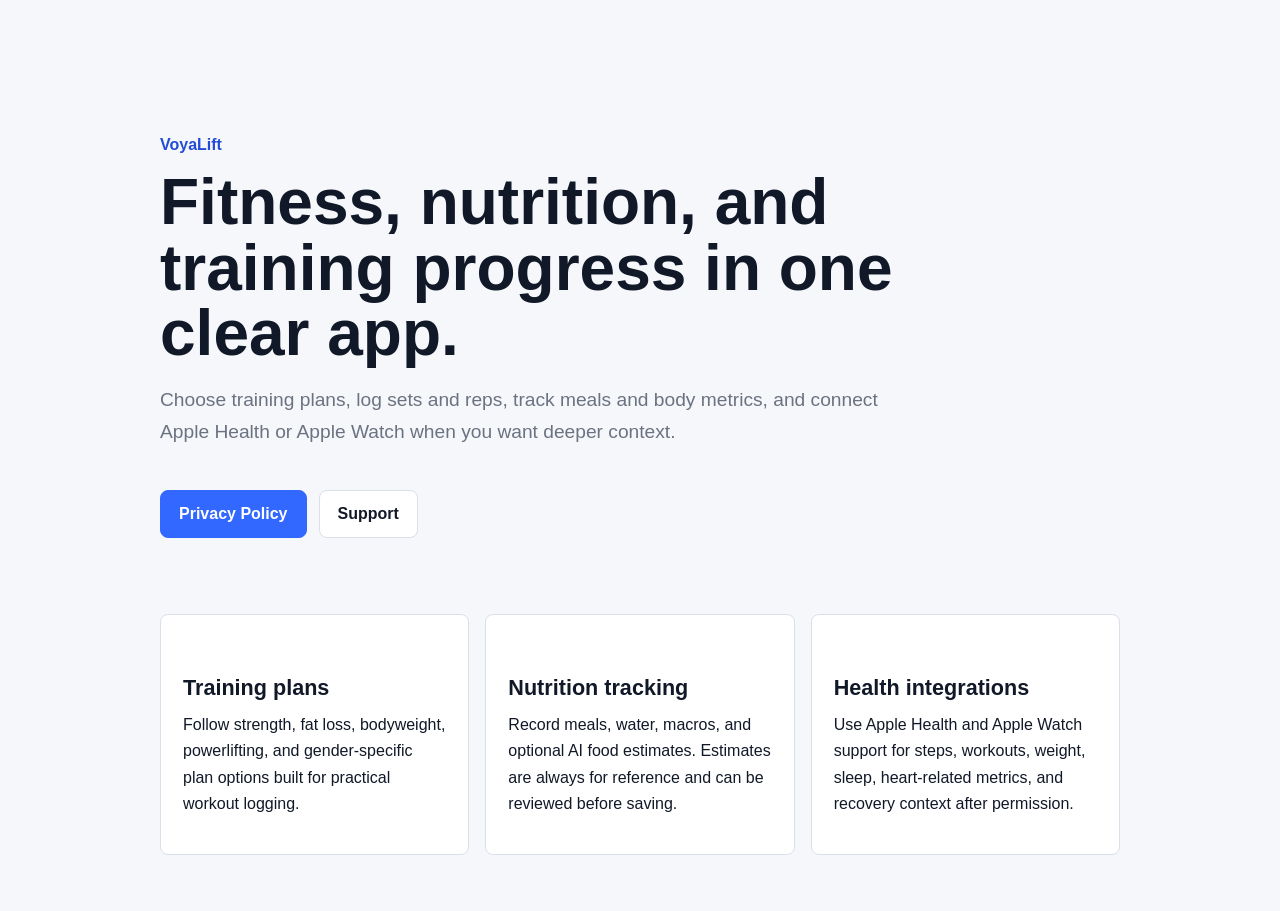
==== index.html @ ebb7c292 "Initial VoyaLift website" ====
<!doctype html>
<html lang="en">
<head>
  <meta charset="utf-8">
  <meta name="viewport" content="width=device-width, initial-scale=1">
  <title>VoyaLift - Fitness, Nutrition, and Apple Watch Tracking</title>
  <meta name="description" content="VoyaLift helps you track workouts, nutrition, body weight, Apple Health, and Apple Watch data in one focused fitness app.">
  <link rel="stylesheet" href="./styles.css">
</head>
<body>
  <main class="page">
    <section class="hero">
      <p class="eyebrow">VoyaLift</p>
      <h1>Fitness, nutrition, and training progress in one clear app.</h1>
      <p class="lead">Choose training plans, log sets and reps, track meals and body metrics, and connect Apple Health or Apple Watch when you want deeper context.</p>
      <div class="actions">
        <a class="button primary" href="./privacy/">Privacy Policy</a>
        <a class="button" href="./support/">Support</a>
      </div>
    </section>

    <section class="grid" aria-label="Core features">
      <article>
        <h2>Training plans</h2>
        <p>Follow strength, fat loss, bodyweight, powerlifting, and gender-specific plan options built for practical workout logging.</p>
      </article>
      <article>
        <h2>Nutrition tracking</h2>
        <p>Record meals, water, macros, and optional AI food estimates. Estimates are always for reference and can be reviewed before saving.</p>
      </article>
      <article>
        <h2>Health integrations</h2>
        <p>Use Apple Health and Apple Watch support for steps, workouts, weight, sleep, heart-related metrics, and recovery context after permission.</p>
      </article>
    </section>
  </main>
</body>
</html>
---- styles.css ----
:root {
  color-scheme: light dark;
  --bg: #f5f7fb;
  --surface: #ffffff;
  --text: #111827;
  --muted: #6b7280;
  --line: #d9e0ea;
  --brand: #3268ff;
  --brand-dark: #224bd6;
}

@media (prefers-color-scheme: dark) {
  :root {
    --bg: #0f1420;
    --surface: #171d2a;
    --text: #f7f8fb;
    --muted: #a6adbb;
    --line: #2a3344;
    --brand: #7ea2ff;
    --brand-dark: #9bb7ff;
  }
}

* {
  box-sizing: border-box;
}

body {
  margin: 0;
  background: var(--bg);
  color: var(--text);
  font-family: -apple-system, BlinkMacSystemFont, "Segoe UI", sans-serif;
  line-height: 1.65;
}

a {
  color: var(--brand-dark);
}

.page,
.document {
  width: min(100% - 32px, 960px);
  margin: 0 auto;
  padding: 56px 0;
}

.hero {
  min-height: 62vh;
  display: flex;
  flex-direction: column;
  justify-content: center;
}

.eyebrow {
  margin: 0 0 12px;
  color: var(--brand-dark);
  font-weight: 700;
  letter-spacing: 0;
}

h1 {
  max-width: 800px;
  margin: 0 0 18px;
  font-size: clamp(2.4rem, 5vw, 5rem);
  line-height: 1.02;
  letter-spacing: 0;
}

.document h1 {
  font-size: clamp(2.2rem, 4vw, 4rem);
}

h2 {
  margin: 38px 0 10px;
  font-size: 1.35rem;
  line-height: 1.25;
}

h3 {
  margin: 26px 0 8px;
  font-size: 1.05rem;
}

p {
  margin: 0 0 14px;
}

.lead {
  max-width: 720px;
  color: var(--muted);
  font-size: 1.2rem;
}

.muted {
  color: var(--muted);
}

.actions {
  display: flex;
  flex-wrap: wrap;
  gap: 12px;
  margin-top: 28px;
}

.button {
  display: inline-flex;
  align-items: center;
  min-height: 44px;
  padding: 10px 18px;
  border: 1px solid var(--line);
  border-radius: 8px;
  background: var(--surface);
  color: var(--text);
  font-weight: 700;
  text-decoration: none;
}

.button.primary {
  border-color: var(--brand);
  background: var(--brand);
  color: white;
}

.grid {
  display: grid;
  grid-template-columns: repeat(3, 1fr);
  gap: 16px;
}

.grid article,
.document {
  border: 1px solid var(--line);
  border-radius: 8px;
  background: var(--surface);
}

.grid article {
  padding: 22px;
}

.document {
  padding: 40px;
}

ul {
  padding-left: 22px;
}

@media (max-width: 760px) {
  .page,
  .document {
    width: min(100% - 24px, 960px);
    padding: 32px 0;
  }

  .document {
    padding: 24px;
  }

  .grid {
    grid-template-columns: 1fr;
  }
}
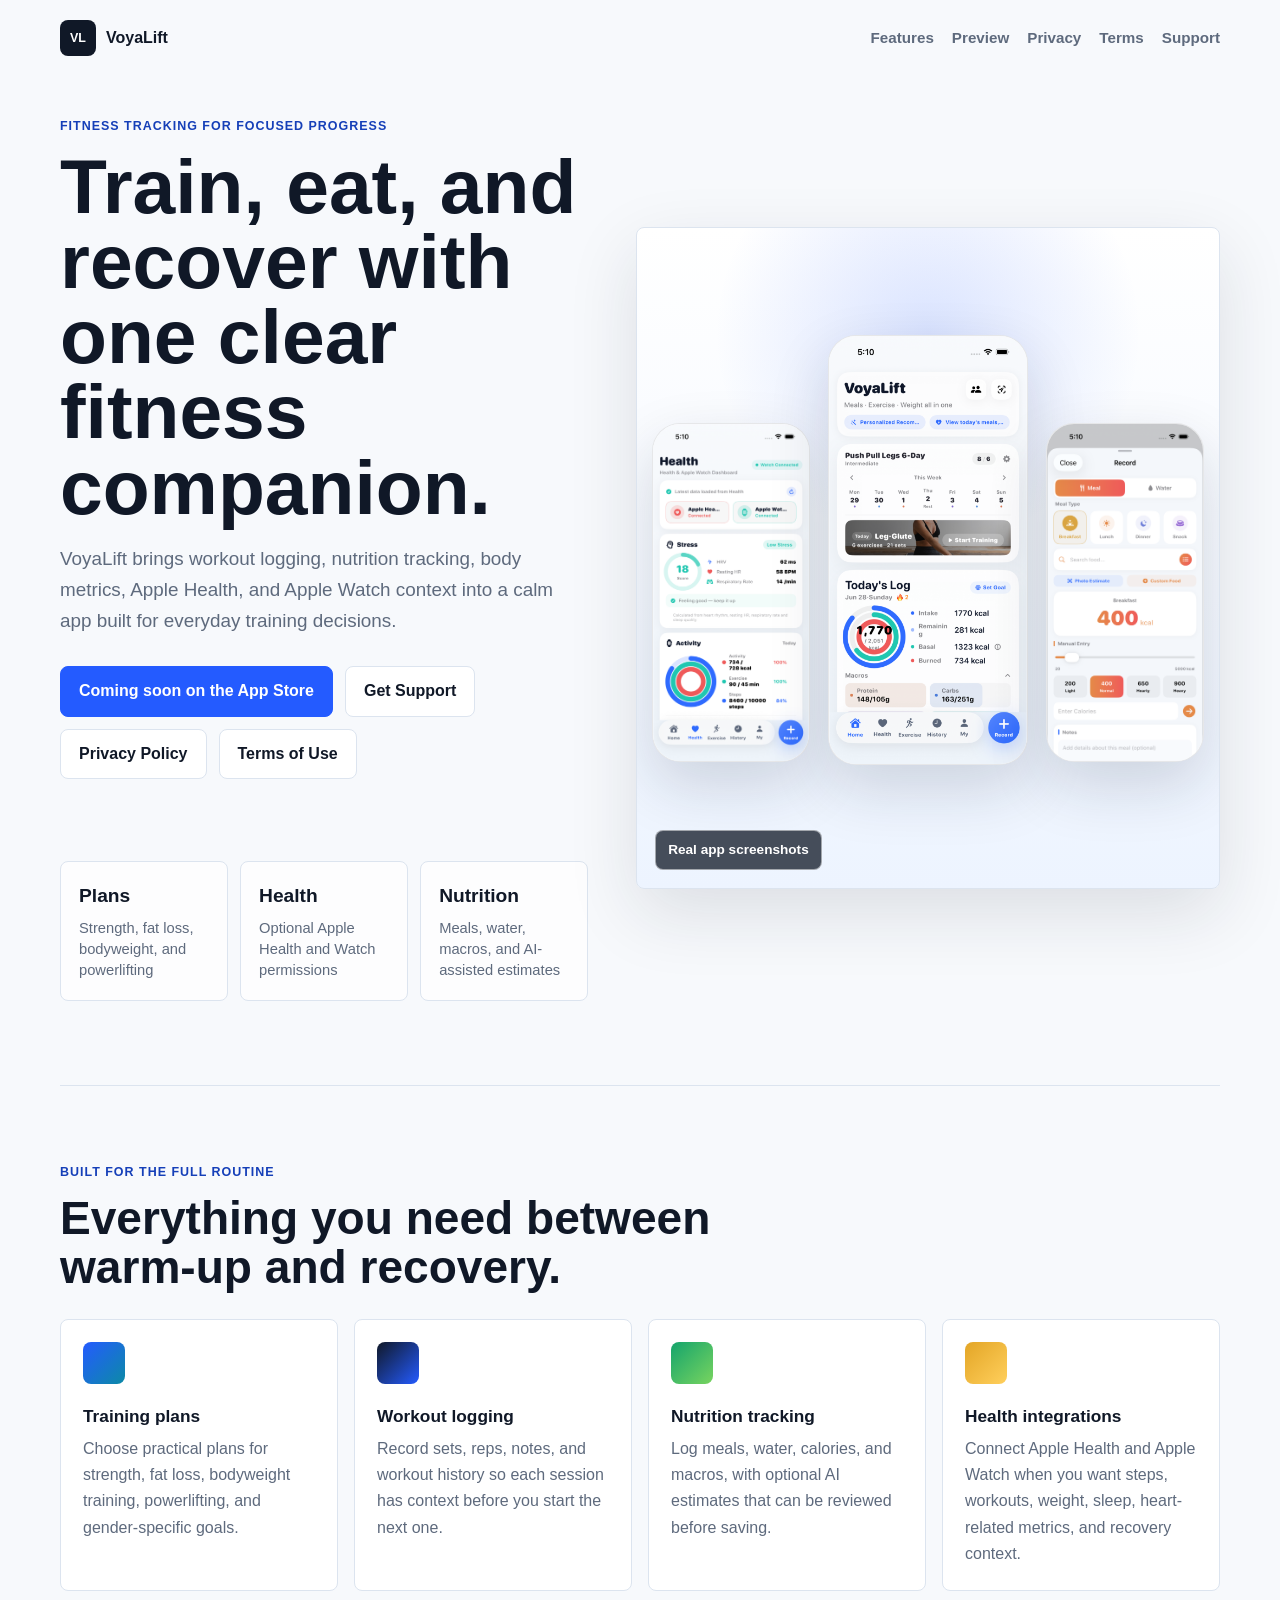
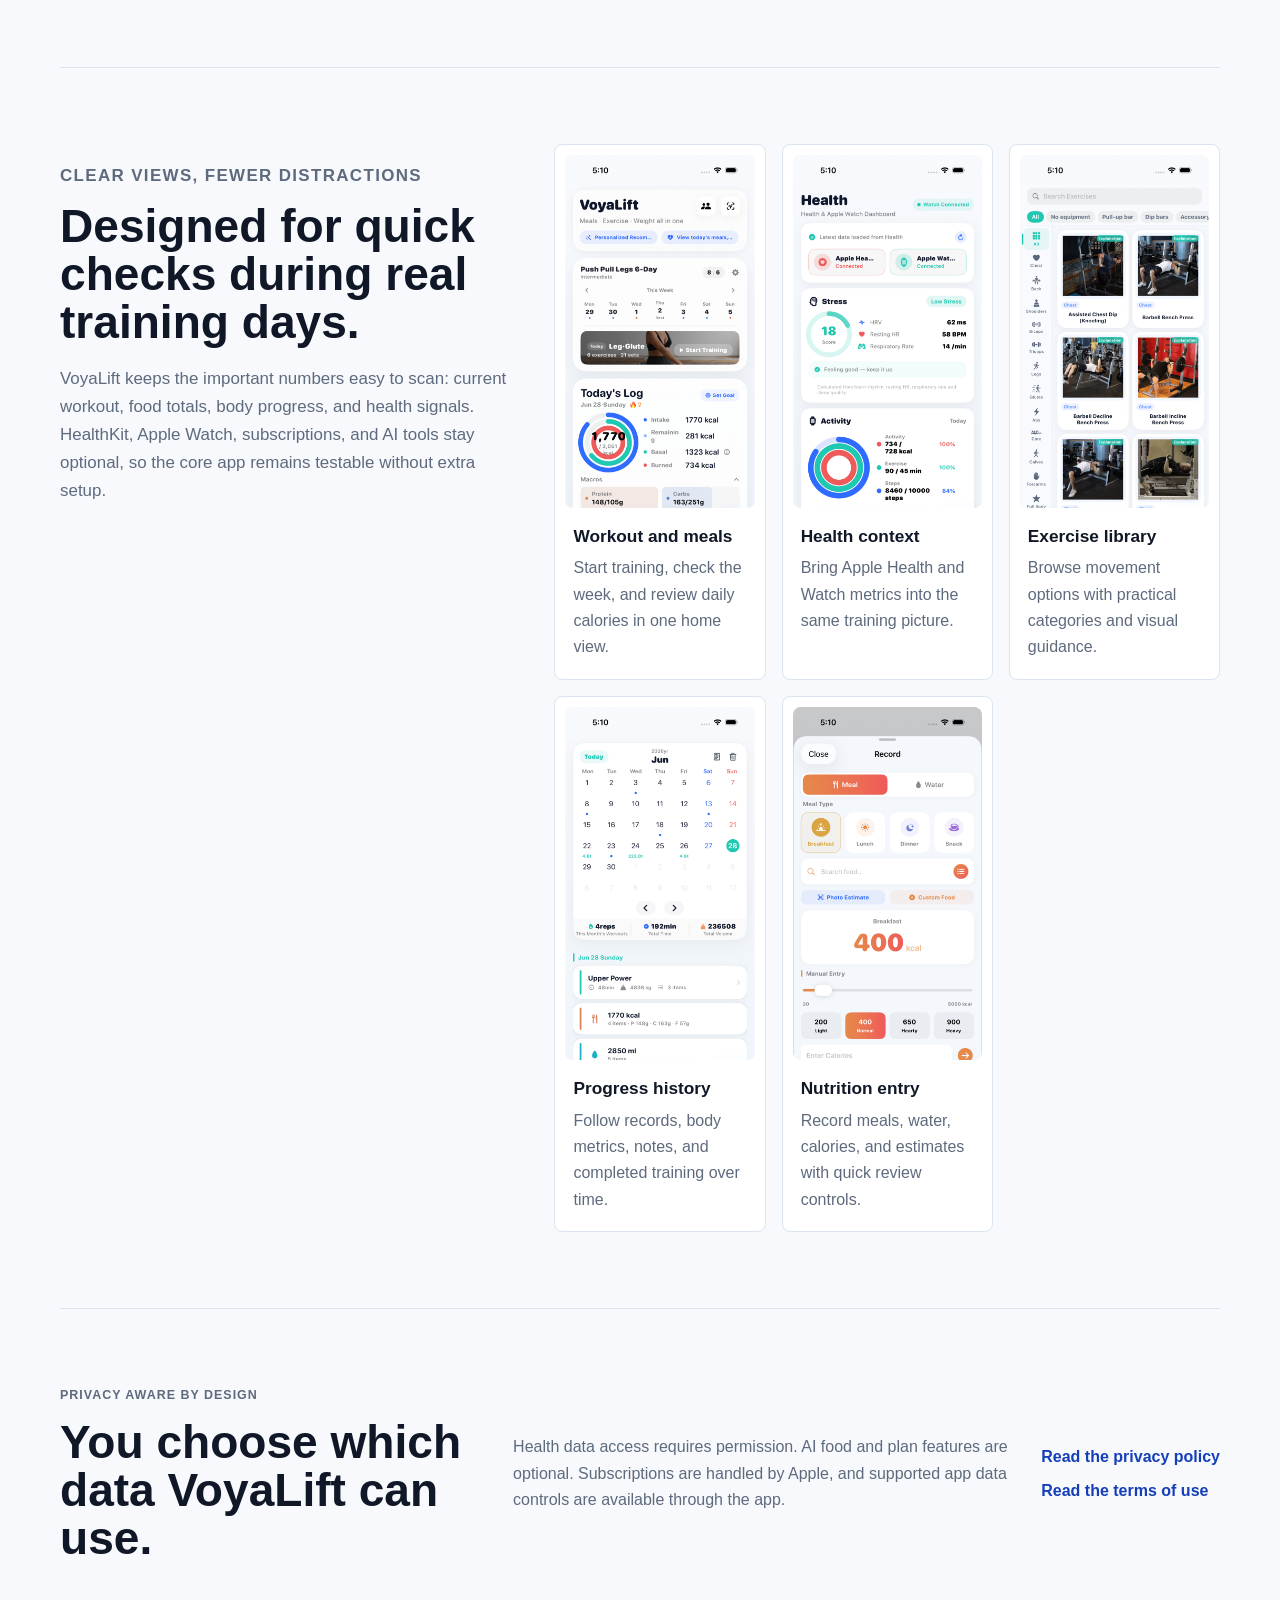
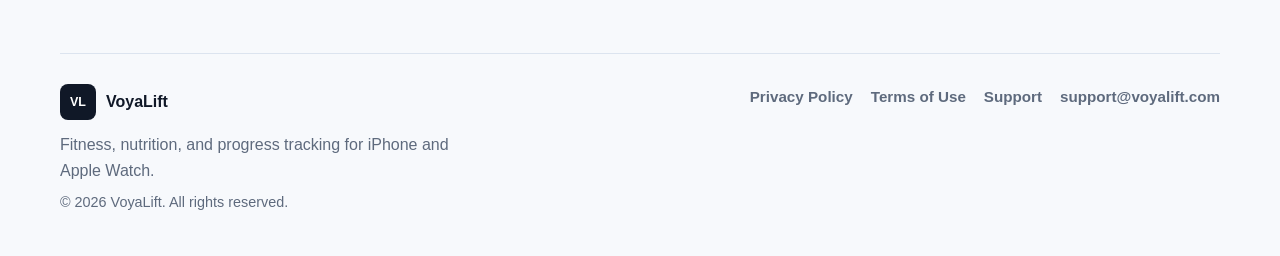
==== commit 650edaa9: "Polish official website content" ====
--- a/index.html
+++ b/index.html
@@ -5,34 +5,155 @@
   <meta name="viewport" content="width=device-width, initial-scale=1">
   <title>VoyaLift - Fitness, Nutrition, and Apple Watch Tracking</title>
   <meta name="description" content="VoyaLift helps you track workouts, nutrition, body weight, Apple Health, and Apple Watch data in one focused fitness app.">
+  <link rel="icon" href="./assets/favicon.svg" type="image/svg+xml">
   <link rel="stylesheet" href="./styles.css">
 </head>
 <body>
-  <main class="page">
-    <section class="hero">
-      <p class="eyebrow">VoyaLift</p>
-      <h1>Fitness, nutrition, and training progress in one clear app.</h1>
-      <p class="lead">Choose training plans, log sets and reps, track meals and body metrics, and connect Apple Health or Apple Watch when you want deeper context.</p>
-      <div class="actions">
-        <a class="button primary" href="./privacy/">Privacy Policy</a>
-        <a class="button" href="./support/">Support</a>
+  <header class="site-header">
+    <a class="brand" href="./" aria-label="VoyaLift home">
+      <span class="brand-mark">VL</span>
+      <span>VoyaLift</span>
+    </a>
+    <nav class="nav-links" aria-label="Primary navigation">
+      <a href="#features">Features</a>
+      <a href="#preview">Preview</a>
+      <a href="./privacy/">Privacy</a>
+      <a href="./terms/">Terms</a>
+      <a href="./support/">Support</a>
+    </nav>
+  </header>
+
+  <main>
+    <section class="hero-section">
+      <div class="hero-copy">
+        <p class="eyebrow">Fitness tracking for focused progress</p>
+        <h1>Train, eat, and recover with one clear fitness companion.</h1>
+        <p class="lead">VoyaLift brings workout logging, nutrition tracking, body metrics, Apple Health, and Apple Watch context into a calm app built for everyday training decisions.</p>
+        <div class="actions" aria-label="Primary actions">
+          <span class="button primary store-status">Coming soon on the App Store</span>
+          <a class="button" href="./support/">Get Support</a>
+          <a class="button" href="./privacy/">Privacy Policy</a>
+          <a class="button" href="./terms/">Terms of Use</a>
+        </div>
+      </div>
+
+      <figure class="hero-media">
+        <div class="phone-stack" aria-label="VoyaLift app screenshots">
+          <img class="phone-shot secondary" src="./assets/screenshots/health.png" alt="VoyaLift Health screen with Apple Watch and activity metrics">
+          <img class="phone-shot primary-shot" src="./assets/screenshots/home.png" alt="VoyaLift Home screen with training plan and nutrition log">
+          <img class="phone-shot secondary" src="./assets/screenshots/record-meal.png" alt="VoyaLift meal record screen with photo estimate and manual entry options">
+        </div>
+        <figcaption>Real app screenshots</figcaption>
+      </figure>
+
+      <div class="hero-stats" aria-label="VoyaLift highlights">
+        <div>
+          <strong>Plans</strong>
+          <span>Strength, fat loss, bodyweight, and powerlifting</span>
+        </div>
+        <div>
+          <strong>Health</strong>
+          <span>Optional Apple Health and Watch permissions</span>
+        </div>
+        <div>
+          <strong>Nutrition</strong>
+          <span>Meals, water, macros, and AI-assisted estimates</span>
+        </div>
       </div>
     </section>
 
-    <section class="grid" aria-label="Core features">
-      <article>
-        <h2>Training plans</h2>
-        <p>Follow strength, fat loss, bodyweight, powerlifting, and gender-specific plan options built for practical workout logging.</p>
-      </article>
-      <article>
-        <h2>Nutrition tracking</h2>
-        <p>Record meals, water, macros, and optional AI food estimates. Estimates are always for reference and can be reviewed before saving.</p>
-      </article>
-      <article>
-        <h2>Health integrations</h2>
-        <p>Use Apple Health and Apple Watch support for steps, workouts, weight, sleep, heart-related metrics, and recovery context after permission.</p>
-      </article>
+    <section id="features" class="section">
+      <div class="section-heading">
+        <p class="eyebrow">Built for the full routine</p>
+        <h2>Everything you need between warm-up and recovery.</h2>
+      </div>
+      <div class="feature-grid">
+        <article>
+          <span class="feature-icon training"></span>
+          <h3>Training plans</h3>
+          <p>Choose practical plans for strength, fat loss, bodyweight training, powerlifting, and gender-specific goals.</p>
+        </article>
+        <article>
+          <span class="feature-icon log"></span>
+          <h3>Workout logging</h3>
+          <p>Record sets, reps, notes, and workout history so each session has context before you start the next one.</p>
+        </article>
+        <article>
+          <span class="feature-icon nutrition"></span>
+          <h3>Nutrition tracking</h3>
+          <p>Log meals, water, calories, and macros, with optional AI estimates that can be reviewed before saving.</p>
+        </article>
+        <article>
+          <span class="feature-icon health"></span>
+          <h3>Health integrations</h3>
+          <p>Connect Apple Health and Apple Watch when you want steps, workouts, weight, sleep, heart-related metrics, and recovery context.</p>
+        </article>
+      </div>
+    </section>
+
+    <section id="preview" class="section preview-section">
+      <div class="preview-copy">
+        <p class="eyebrow">Clear views, fewer distractions</p>
+        <h2>Designed for quick checks during real training days.</h2>
+        <p>VoyaLift keeps the important numbers easy to scan: current workout, food totals, body progress, and health signals. HealthKit, Apple Watch, subscriptions, and AI tools stay optional, so the core app remains testable without extra setup.</p>
+      </div>
+      <div class="screen-grid" aria-label="App screen highlights">
+        <article>
+          <img src="./assets/screenshots/home.png" alt="Home screen showing a training plan and nutrition summary">
+          <h3>Workout and meals</h3>
+          <p>Start training, check the week, and review daily calories in one home view.</p>
+        </article>
+        <article>
+          <img src="./assets/screenshots/health.png" alt="Health screen showing Apple Health, Apple Watch, stress, and activity metrics">
+          <h3>Health context</h3>
+          <p>Bring Apple Health and Watch metrics into the same training picture.</p>
+        </article>
+        <article>
+          <img src="./assets/screenshots/exercise-library.png" alt="Exercise library screen showing searchable exercise cards">
+          <h3>Exercise library</h3>
+          <p>Browse movement options with practical categories and visual guidance.</p>
+        </article>
+        <article>
+          <img src="./assets/screenshots/history.png" alt="History screen showing workout and body progress records">
+          <h3>Progress history</h3>
+          <p>Follow records, body metrics, notes, and completed training over time.</p>
+        </article>
+        <article>
+          <img src="./assets/screenshots/record-meal.png" alt="Meal record screen showing nutrition entry controls">
+          <h3>Nutrition entry</h3>
+          <p>Record meals, water, calories, and estimates with quick review controls.</p>
+        </article>
+      </div>
+    </section>
+
+    <section class="section trust-section">
+      <div>
+        <p class="eyebrow">Privacy aware by design</p>
+        <h2>You choose which data VoyaLift can use.</h2>
+      </div>
+      <p>Health data access requires permission. AI food and plan features are optional. Subscriptions are handled by Apple, and supported app data controls are available through the app.</p>
+      <div class="trust-links">
+        <a class="text-link" href="./privacy/">Read the privacy policy</a>
+        <a class="text-link" href="./terms/">Read the terms of use</a>
+      </div>
     </section>
   </main>
+
+  <footer class="site-footer">
+    <div>
+      <a class="brand" href="./" aria-label="VoyaLift home">
+        <span class="brand-mark">VL</span>
+        <span>VoyaLift</span>
+      </a>
+      <p>Fitness, nutrition, and progress tracking for iPhone and Apple Watch.</p>
+      <p class="copyright">&copy; 2026 VoyaLift. All rights reserved.</p>
+    </div>
+    <nav aria-label="Footer navigation">
+      <a href="./privacy/">Privacy Policy</a>
+      <a href="./terms/">Terms of Use</a>
+      <a href="./support/">Support</a>
+      <a href="mailto:support@voyalift.com">support@voyalift.com</a>
+    </nav>
+  </footer>
 </body>
 </html>
--- a/styles.css
+++ b/styles.css
@@ -1,28 +1,25 @@
 :root {
-  color-scheme: light dark;
-  --bg: #f5f7fb;
+  color-scheme: light;
+  --bg: #f7f9fc;
   --surface: #ffffff;
-  --text: #111827;
-  --muted: #6b7280;
-  --line: #d9e0ea;
-  --brand: #3268ff;
-  --brand-dark: #224bd6;
-}
-
-@media (prefers-color-scheme: dark) {
-  :root {
-    --bg: #0f1420;
-    --surface: #171d2a;
-    --text: #f7f8fb;
-    --muted: #a6adbb;
-    --line: #2a3344;
-    --brand: #7ea2ff;
-    --brand-dark: #9bb7ff;
-  }
+  --surface-strong: #eef5ff;
+  --text: #101827;
+  --muted: #5e6a7d;
+  --line: #dce4ef;
+  --brand: #245bff;
+  --brand-dark: #153fb8;
+  --green: #14a46c;
+  --amber: #e3a526;
+  --cyan: #0c8aa6;
+  --shadow: 0 24px 70px rgba(21, 31, 53, 0.12);
 }
 
 * {
   box-sizing: border-box;
+}
+
+html {
+  scroll-behavior: smooth;
 }
 
 body {
@@ -33,8 +30,406 @@
   line-height: 1.65;
 }
 
+img {
+  display: block;
+  max-width: 100%;
+}
+
 a {
   color: var(--brand-dark);
+}
+
+.site-header,
+.site-footer,
+main {
+  width: min(100% - 40px, 1160px);
+  margin: 0 auto;
+}
+
+.site-header {
+  min-height: 76px;
+  display: flex;
+  align-items: center;
+  justify-content: space-between;
+  gap: 24px;
+}
+
+.brand {
+  display: inline-flex;
+  align-items: center;
+  gap: 10px;
+  color: var(--text);
+  font-weight: 800;
+  text-decoration: none;
+}
+
+.brand-mark {
+  width: 36px;
+  height: 36px;
+  display: inline-grid;
+  place-items: center;
+  border-radius: 8px;
+  background: var(--text);
+  color: white;
+  font-size: 0.78rem;
+  letter-spacing: 0;
+}
+
+.nav-links,
+.site-footer nav {
+  display: flex;
+  align-items: center;
+  flex-wrap: wrap;
+  gap: 18px;
+}
+
+.nav-links a,
+.site-footer nav a {
+  color: var(--muted);
+  font-size: 0.95rem;
+  font-weight: 700;
+  text-decoration: none;
+}
+
+.nav-links a:hover,
+.site-footer nav a:hover,
+.text-link:hover {
+  color: var(--brand-dark);
+}
+
+.hero-section {
+  min-height: calc(100vh - 76px);
+  display: grid;
+  grid-template-columns: minmax(0, 0.95fr) minmax(360px, 1.05fr);
+  align-items: center;
+  gap: 48px;
+  padding: 40px 0 84px;
+}
+
+.hero-copy {
+  grid-column: 1;
+  grid-row: 1;
+  min-width: 0;
+}
+
+.eyebrow {
+  margin: 0 0 12px;
+  color: var(--brand-dark);
+  font-size: 0.78rem;
+  font-weight: 800;
+  letter-spacing: 0.08em;
+  text-transform: uppercase;
+}
+
+h1,
+h2,
+h3,
+p {
+  overflow-wrap: anywhere;
+}
+
+h1,
+h2,
+h3 {
+  color: var(--text);
+}
+
+h1 {
+  max-width: 760px;
+  margin: 0 0 18px;
+  font-size: clamp(3rem, 6vw, 5.9rem);
+  line-height: 0.98;
+  letter-spacing: 0;
+}
+
+h2 {
+  margin: 0;
+  font-size: clamp(2rem, 3.6vw, 3.65rem);
+  line-height: 1.05;
+  letter-spacing: 0;
+}
+
+h3 {
+  margin: 0 0 8px;
+  font-size: 1.08rem;
+  line-height: 1.25;
+}
+
+p {
+  margin: 0;
+}
+
+.lead {
+  max-width: 660px;
+  color: var(--muted);
+  font-size: 1.18rem;
+}
+
+.actions {
+  display: flex;
+  flex-wrap: wrap;
+  gap: 12px;
+  margin-top: 30px;
+}
+
+.button {
+  display: inline-flex;
+  align-items: center;
+  justify-content: center;
+  min-height: 46px;
+  padding: 11px 18px;
+  border: 1px solid var(--line);
+  border-radius: 8px;
+  background: var(--surface);
+  color: var(--text);
+  font-weight: 800;
+  text-decoration: none;
+}
+
+.button.primary {
+  border-color: var(--brand);
+  background: var(--brand);
+  color: white;
+}
+
+.store-status {
+  cursor: default;
+}
+
+.hero-stats {
+  grid-column: 1;
+  grid-row: 2;
+  display: grid;
+  grid-template-columns: repeat(3, 1fr);
+  gap: 12px;
+  margin-top: 34px;
+}
+
+.hero-stats div {
+  min-height: 118px;
+  padding: 18px;
+  border: 1px solid var(--line);
+  border-radius: 8px;
+  background: rgba(255, 255, 255, 0.74);
+}
+
+.hero-stats strong,
+.hero-stats span {
+  display: block;
+}
+
+.hero-stats strong {
+  margin-bottom: 6px;
+  font-size: 1.2rem;
+}
+
+.hero-stats span {
+  color: var(--muted);
+  font-size: 0.92rem;
+  line-height: 1.45;
+}
+
+.hero-media {
+  position: relative;
+  grid-column: 2;
+  grid-row: 1 / span 2;
+  margin: 0;
+  border: 1px solid var(--line);
+  border-radius: 8px;
+  background:
+    radial-gradient(circle at 50% 16%, rgba(36, 91, 255, 0.16), transparent 34%),
+    linear-gradient(180deg, #ffffff 0%, #edf4ff 100%);
+  box-shadow: var(--shadow);
+  overflow: hidden;
+}
+
+.phone-stack {
+  min-height: 660px;
+  display: flex;
+  align-items: center;
+  justify-content: center;
+  gap: 18px;
+  padding: 34px 28px;
+}
+
+.phone-shot {
+  width: 30%;
+  max-height: 610px;
+  border: 1px solid rgba(16, 24, 39, 0.1);
+  border-radius: 28px;
+  box-shadow: 0 24px 60px rgba(21, 31, 53, 0.16);
+  object-fit: cover;
+  object-position: top;
+  background: white;
+}
+
+.primary-shot {
+  width: 38%;
+  transform: translateY(-8px);
+}
+
+.phone-shot.secondary {
+  transform: translateY(34px);
+}
+
+.hero-media figcaption {
+  position: absolute;
+  left: 18px;
+  bottom: 18px;
+  padding: 8px 12px;
+  border: 1px solid rgba(255, 255, 255, 0.5);
+  border-radius: 8px;
+  background: rgba(16, 24, 39, 0.76);
+  color: white;
+  font-size: 0.85rem;
+  font-weight: 800;
+  backdrop-filter: blur(10px);
+}
+
+.section {
+  padding: 76px 0;
+  border-top: 1px solid var(--line);
+}
+
+.section-heading {
+  max-width: 760px;
+  margin-bottom: 28px;
+}
+
+.feature-grid {
+  display: grid;
+  grid-template-columns: repeat(4, 1fr);
+  gap: 16px;
+}
+
+.feature-grid article,
+.screen-grid article {
+  border: 1px solid var(--line);
+  border-radius: 8px;
+  background: var(--surface);
+}
+
+.feature-grid article {
+  min-height: 260px;
+  padding: 22px;
+}
+
+.feature-grid p,
+.screen-grid p,
+.preview-copy p,
+.trust-section p,
+.site-footer p {
+  color: var(--muted);
+}
+
+.feature-icon {
+  width: 42px;
+  height: 42px;
+  display: block;
+  margin-bottom: 22px;
+  border-radius: 8px;
+  background: var(--brand);
+}
+
+.feature-icon.training {
+  background: linear-gradient(135deg, var(--brand), var(--cyan));
+}
+
+.feature-icon.log {
+  background: linear-gradient(135deg, var(--text), var(--brand));
+}
+
+.feature-icon.nutrition {
+  background: linear-gradient(135deg, var(--green), #78d45f);
+}
+
+.feature-icon.health {
+  background: linear-gradient(135deg, var(--amber), #ffcf5c);
+}
+
+.preview-section {
+  display: grid;
+  grid-template-columns: minmax(0, 0.82fr) minmax(0, 1.18fr);
+  gap: 32px;
+  align-items: start;
+}
+
+.preview-copy {
+  position: sticky;
+  top: 28px;
+}
+
+.preview-copy p {
+  margin-top: 18px;
+  font-size: 1.06rem;
+}
+
+.screen-grid {
+  display: grid;
+  grid-template-columns: repeat(3, 1fr);
+  gap: 16px;
+}
+
+.screen-grid article {
+  display: flex;
+  flex-direction: column;
+  padding: 10px 10px 18px;
+  overflow: hidden;
+}
+
+.screen-grid img {
+  width: 100%;
+  aspect-ratio: 9 / 16.8;
+  margin-bottom: 18px;
+  border-radius: 8px;
+  object-fit: cover;
+  object-position: top;
+  background: var(--surface-strong);
+}
+
+.screen-grid h3,
+.screen-grid p {
+  padding: 0 8px;
+}
+
+.trust-section {
+  display: grid;
+  grid-template-columns: minmax(0, 0.85fr) minmax(0, 1fr) auto;
+  align-items: center;
+  gap: 28px;
+  padding-bottom: 90px;
+}
+
+.trust-links {
+  display: flex;
+  flex-direction: column;
+  gap: 8px;
+}
+
+.text-link {
+  color: var(--brand-dark);
+  font-weight: 800;
+  text-decoration: none;
+  white-space: nowrap;
+}
+
+.site-footer {
+  display: flex;
+  align-items: flex-start;
+  justify-content: space-between;
+  gap: 32px;
+  padding: 30px 0 42px;
+  border-top: 1px solid var(--line);
+}
+
+.site-footer p {
+  max-width: 420px;
+  margin-top: 12px;
+}
+
+.site-footer .copyright {
+  margin-top: 6px;
+  font-size: 0.9rem;
 }
 
 .page,
@@ -44,120 +439,155 @@
   padding: 56px 0;
 }
 
-.hero {
-  min-height: 62vh;
-  display: flex;
-  flex-direction: column;
-  justify-content: center;
-}
-
-.eyebrow {
-  margin: 0 0 12px;
-  color: var(--brand-dark);
-  font-weight: 700;
-  letter-spacing: 0;
-}
-
-h1 {
-  max-width: 800px;
-  margin: 0 0 18px;
-  font-size: clamp(2.4rem, 5vw, 5rem);
-  line-height: 1.02;
-  letter-spacing: 0;
+.document {
+  margin-top: 40px;
+  margin-bottom: 40px;
+  padding: 40px;
+  border: 1px solid var(--line);
+  border-radius: 8px;
+  background: var(--surface);
 }
 
 .document h1 {
   font-size: clamp(2.2rem, 4vw, 4rem);
-}
-
-h2 {
+  line-height: 1.04;
+}
+
+.document h2 {
   margin: 38px 0 10px;
   font-size: 1.35rem;
   line-height: 1.25;
 }
 
-h3 {
+.document h3 {
   margin: 26px 0 8px;
   font-size: 1.05rem;
 }
 
-p {
+.document p {
   margin: 0 0 14px;
-}
-
-.lead {
-  max-width: 720px;
-  color: var(--muted);
-  font-size: 1.2rem;
 }
 
 .muted {
   color: var(--muted);
 }
 
-.actions {
-  display: flex;
-  flex-wrap: wrap;
-  gap: 12px;
-  margin-top: 28px;
-}
-
-.button {
-  display: inline-flex;
-  align-items: center;
-  min-height: 44px;
-  padding: 10px 18px;
-  border: 1px solid var(--line);
-  border-radius: 8px;
-  background: var(--surface);
-  color: var(--text);
-  font-weight: 700;
-  text-decoration: none;
-}
-
-.button.primary {
-  border-color: var(--brand);
-  background: var(--brand);
-  color: white;
-}
-
-.grid {
-  display: grid;
-  grid-template-columns: repeat(3, 1fr);
-  gap: 16px;
-}
-
-.grid article,
-.document {
-  border: 1px solid var(--line);
-  border-radius: 8px;
-  background: var(--surface);
-}
-
-.grid article {
-  padding: 22px;
-}
-
-.document {
-  padding: 40px;
-}
-
 ul {
   padding-left: 22px;
 }
 
+@media (max-width: 980px) {
+  .hero-section,
+  .preview-section,
+  .trust-section {
+    grid-template-columns: 1fr;
+  }
+
+  .hero-section {
+    min-height: auto;
+  }
+
+  .hero-copy,
+  .hero-media,
+  .hero-stats {
+    grid-column: auto;
+    grid-row: auto;
+  }
+
+  .preview-copy {
+    position: static;
+  }
+
+  .feature-grid,
+  .screen-grid {
+    grid-template-columns: repeat(2, 1fr);
+  }
+
+  .phone-stack {
+    min-height: 560px;
+  }
+
+  .trust-section {
+    align-items: start;
+  }
+
+  .trust-links {
+    flex-direction: row;
+    flex-wrap: wrap;
+  }
+}
+
 @media (max-width: 760px) {
-  .page,
+  .site-header,
+  .site-footer,
+  main {
+    width: min(100% - 24px, 1160px);
+  }
+
+  .site-header,
+  .site-footer {
+    flex-direction: column;
+    align-items: flex-start;
+  }
+
+  .site-header {
+    padding: 18px 0;
+  }
+
+  .hero-section {
+    gap: 32px;
+    padding: 32px 0 56px;
+  }
+
+  h1 {
+    font-size: clamp(2.65rem, 13vw, 4.2rem);
+  }
+
+  .lead {
+    font-size: 1.05rem;
+  }
+
+  .hero-stats,
+  .feature-grid,
+  .screen-grid {
+    grid-template-columns: 1fr;
+  }
+
+  .hero-stats div,
+  .feature-grid article,
+  .screen-grid article {
+    min-height: auto;
+  }
+
+  .phone-stack {
+    min-height: 430px;
+    gap: 10px;
+    padding: 24px 16px;
+  }
+
+  .phone-shot {
+    width: 31%;
+    max-height: 390px;
+    border-radius: 20px;
+  }
+
+  .primary-shot {
+    width: 39%;
+  }
+
+  .hero-media figcaption {
+    left: 12px;
+    bottom: 12px;
+  }
+
+  .section {
+    padding: 56px 0;
+  }
+
   .document {
     width: min(100% - 24px, 960px);
-    padding: 32px 0;
-  }
-
-  .document {
+    margin-top: 24px;
+    margin-bottom: 24px;
     padding: 24px;
   }
-
-  .grid {
-    grid-template-columns: 1fr;
-  }
-}
+}
